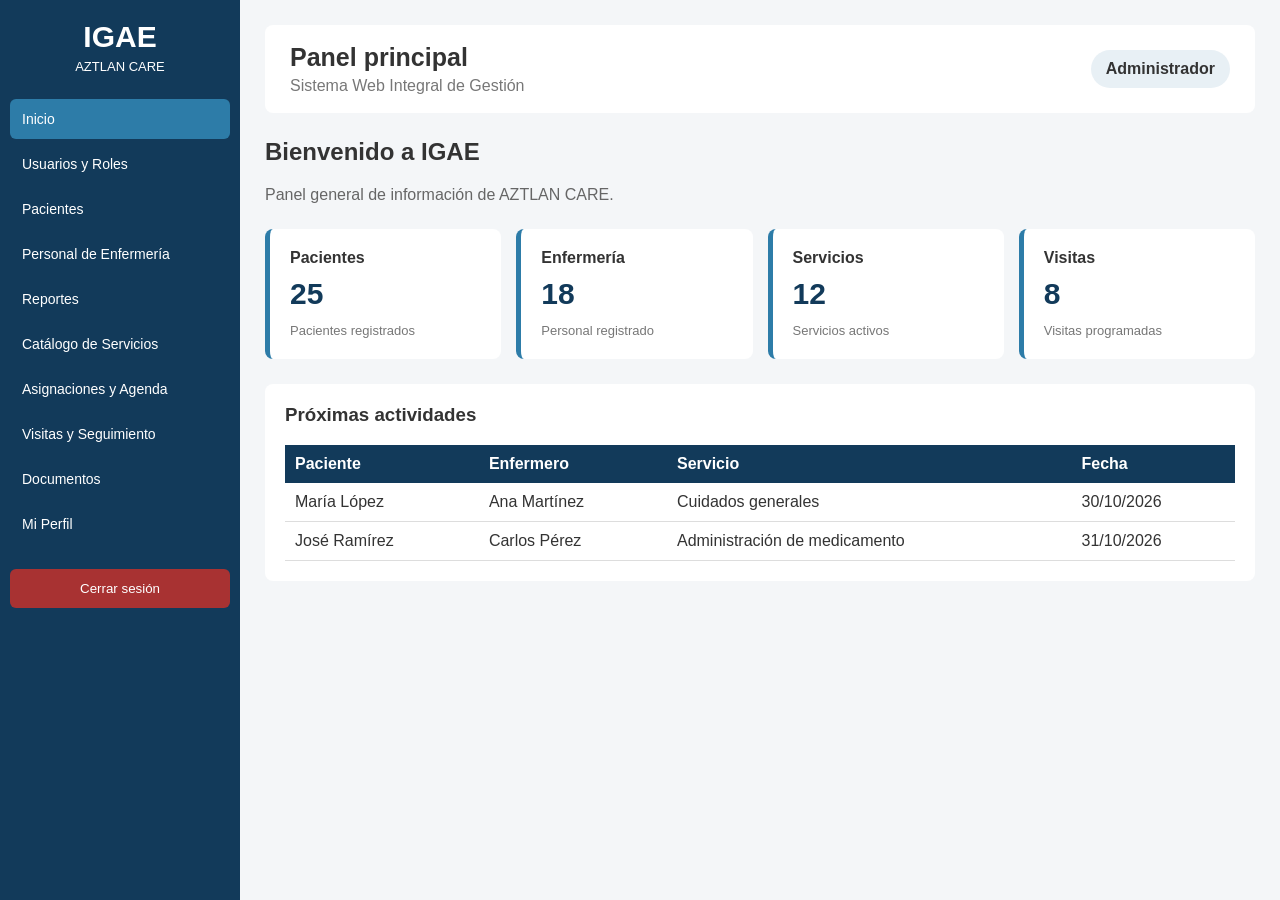
==== index.html @ 4984c8da "luis" ====
<!DOCTYPE html>
<html lang="es">
<head>
    <meta charset="UTF-8">
    <meta name="viewport" content="width=device-width, initial-scale=1.0">

    <title>IGAE - AZTLAN CARE</title>

    <link rel="stylesheet" href="styles.css">
</head>

<body>

<div class="contenedor">

    <!-- MENÚ LATERAL -->
    <aside class="sidebar">

        <div class="logo">
            <h2>IGAE</h2>
            <p>AZTLAN CARE</p>
        </div>

        <button class="menu-btn activo" data-section="inicio">
            Inicio
        </button>

        <button class="menu-btn" data-section="usuarios">
            Usuarios y Roles
        </button>

        <button class="menu-btn" data-section="pacientes">
            Pacientes
        </button>

        <button class="menu-btn" data-section="enfermeria">
            Personal de Enfermería
        </button>

        <button class="menu-btn" data-section="reportes">
            Reportes
        </button>

        <button class="menu-btn" data-section="servicios">
            Catálogo de Servicios
        </button>

        <button class="menu-btn" data-section="asignaciones">
            Asignaciones y Agenda
        </button>

        <button class="menu-btn" data-section="visitas">
            Visitas y Seguimiento
        </button>

        <button class="menu-btn" data-section="documentos">
            Documentos
        </button>

        <button class="menu-btn" data-section="perfil">
            Mi Perfil
        </button>

        <button class="cerrar-sesion" onclick="cerrarSesion()">
            Cerrar sesión
        </button>

    </aside>


    <!-- CONTENIDO PRINCIPAL -->
    <main class="contenido">

        <!-- CABECERA -->
        <header class="encabezado">
            <div>
                <h1 id="tituloPagina">Panel principal</h1>
                <p>Sistema Web Integral de Gestión</p>
            </div>

            <div class="usuario">
                Administrador
            </div>
        </header>


        <!-- ========================= -->
        <!-- INICIO -->
        <!-- ========================= -->

        <section id="inicio" class="seccion activa">

            <h2>Bienvenido a IGAE</h2>

            <p class="descripcion">
                Panel general de información de AZTLAN CARE.
            </p>

            <div class="tarjetas">

                <div class="tarjeta">
                    <h3>Pacientes</h3>
                    <p class="numero">25</p>
                    <span>Pacientes registrados</span>
                </div>

                <div class="tarjeta">
                    <h3>Enfermería</h3>
                    <p class="numero">18</p>
                    <span>Personal registrado</span>
                </div>

                <div class="tarjeta">
                    <h3>Servicios</h3>
                    <p class="numero">12</p>
                    <span>Servicios activos</span>
                </div>

                <div class="tarjeta">
                    <h3>Visitas</h3>
                    <p class="numero">8</p>
                    <span>Visitas programadas</span>
                </div>

            </div>

            <div class="panel">

                <h3>Próximas actividades</h3>

                <table>

                    <thead>
                    <tr>
                        <th>Paciente</th>
                        <th>Enfermero</th>
                        <th>Servicio</th>
                        <th>Fecha</th>
                    </tr>
                    </thead>

                    <tbody>

                    <tr>
                        <td>María López</td>
                        <td>Ana Martínez</td>
                        <td>Cuidados generales</td>
                        <td>30/10/2026</td>
                    </tr>

                    <tr>
                        <td>José Ramírez</td>
                        <td>Carlos Pérez</td>
                        <td>Administración de medicamento</td>
                        <td>31/10/2026</td>
                    </tr>

                    </tbody>

                </table>

            </div>

        </section>


        <!-- ========================= -->
        <!-- USUARIOS -->
        <!-- ========================= -->

        <section id="usuarios" class="seccion">

            <h2>Usuarios y Roles</h2>

            <div class="panel">

                <h3>Registrar usuario</h3>

                <form id="formUsuario">

                    <div class="form-grid">

                        <div>
                            <label>Nombre</label>
                            <input
                                type="text"
                                id="nombreUsuario"
                                required>
                        </div>

                        <div>
                            <label>Correo</label>
                            <input
                                type="email"
                                id="correoUsuario"
                                required>
                        </div>

                        <div>
                            <label>Rol</label>

                            <select id="rolUsuario">

                                <option>Administrador</option>
                                <option>Coordinador de Enfermería</option>
                                <option>Personal de Enfermería</option>
                                <option>Capital Humano</option>

                            </select>

                        </div>

                    </div>

                    <button class="btn-principal">
                        Registrar usuario
                    </button>

                </form>

            </div>


            <div class="panel">

                <h3>Usuarios registrados</h3>

                <table>

                    <thead>

                    <tr>
                        <th>Nombre</th>
                        <th>Correo</th>
                        <th>Rol</th>
                        <th>Estado</th>
                    </tr>

                    </thead>

                    <tbody id="tablaUsuarios">

                    <tr>
                        <td>Administrador General</td>
                        <td>admin@aztlancare.com</td>
                        <td>Administrador</td>
                        <td>Activo</td>
                    </tr>

                    </tbody>

                </table>

            </div>

        </section>


        <!-- ========================= -->
        <!-- PACIENTES -->
        <!-- ========================= -->

        <section id="pacientes" class="seccion">

            <h2>Pacientes</h2>

            <div class="panel">

                <h3>Registrar paciente</h3>

                <form id="formPaciente">

                    <div class="form-grid">

                        <div>
                            <label>Nombre</label>
                            <input
                                type="text"
                                id="nombrePaciente"
                                required>
                        </div>

                        <div>
                            <label>Edad</label>
                            <input
                                type="number"
                                id="edadPaciente"
                                required>
                        </div>

                        <div>
                            <label>Teléfono</label>
                            <input
                                type="text"
                                id="telefonoPaciente">
                        </div>

                        <div>
                            <label>Diagnóstico</label>
                            <input
                                type="text"
                                id="diagnosticoPaciente">
                        </div>

                    </div>

                    <button class="btn-principal">
                        Registrar paciente
                    </button>

                </form>

            </div>


            <div class="panel">

                <h3>Pacientes registrados</h3>

                <table>

                    <thead>

                    <tr>
                        <th>Nombre</th>
                        <th>Edad</th>
                        <th>Teléfono</th>
                        <th>Diagnóstico</th>
                    </tr>

                    </thead>

                    <tbody id="tablaPacientes">

                    <tr>
                        <td>María López</td>
                        <td>72</td>
                        <td>55 1234 5678</td>
                        <td>Diabetes</td>
                    </tr>

                    </tbody>

                </table>

            </div>

        </section>


        <!-- ========================= -->
        <!-- PERSONAL DE ENFERMERÍA -->
        <!-- ========================= -->

        <section id="enfermeria" class="seccion">

            <h2>Personal de Enfermería</h2>

            <div class="panel">

                <h3>Personal registrado</h3>

                <table>

                    <thead>

                    <tr>
                        <th>Nombre</th>
                        <th>Especialidad</th>
                        <th>Disponibilidad</th>
                    </tr>

                    </thead>

                    <tbody>

                    <tr>
                        <td>Ana Martínez</td>
                        <td>Enfermería General</td>
                        <td>
                            <span class="estado disponible">
                                Disponible
                            </span>
                        </td>
                    </tr>

                    <tr>
                        <td>Carlos Pérez</td>
                        <td>Cuidados Intensivos</td>
                        <td>
                            <span class="estado ocupado">
                                No disponible
                            </span>
                        </td>
                    </tr>

                    </tbody>

                </table>

            </div>

        </section>


        <!-- ========================= -->
        <!-- REPORTES -->
        <!-- ========================= -->

        <section id="reportes" class="seccion">

            <h2>Reportes</h2>

            <div class="tarjetas">

                <div class="tarjeta">
                    <h3>Pacientes registrados</h3>
                    <p class="numero">25</p>
                </div>

                <div class="tarjeta">
                    <h3>Personal registrado</h3>
                    <p class="numero">18</p>
                </div>

                <div class="tarjeta">
                    <h3>Servicios realizados</h3>
                    <p class="numero">43</p>
                </div>

                <div class="tarjeta">
                    <h3>Visitas realizadas</h3>
                    <p class="numero">67</p>
                </div>

            </div>

            <div class="panel">

                <h3>Exportar información</h3>

                <button
                    class="btn-principal"
                    onclick="mensaje('Reporte PDF generado')">

                    Exportar PDF

                </button>

                <button
                    class="btn-secundario"
                    onclick="mensaje('Reporte Excel generado')">

                    Exportar Excel

                </button>

            </div>

        </section>


        <!-- ========================= -->
        <!-- SERVICIOS -->
        <!-- ========================= -->

        <section id="servicios" class="seccion">

            <h2>Catálogo de Servicios</h2>

            <div class="panel">

                <h3>Registrar servicio</h3>

                <form id="formServicio">

                    <div class="form-grid">

                        <div>
                            <label>Nombre del servicio</label>

                            <input
                                type="text"
                                id="nombreServicio"
                                required>
                        </div>

                        <div>
                            <label>Descripción</label>

                            <input
                                type="text"
                                id="descripcionServicio">
                        </div>

                    </div>

                    <button class="btn-principal">
                        Registrar servicio
                    </button>

                </form>

            </div>


            <div class="panel">

                <h3>Servicios disponibles</h3>

                <table>

                    <thead>

                    <tr>
                        <th>Servicio</th>
                        <th>Descripción</th>
                    </tr>

                    </thead>

                    <tbody id="tablaServicios">

                    <tr>
                        <td>Cuidados generales</td>
                        <td>Atención general de enfermería</td>
                    </tr>

                    <tr>
                        <td>Administración de medicamento</td>
                        <td>Aplicación y control de medicamentos</td>
                    </tr>

                    </tbody>

                </table>

            </div>

        </section>


        <!-- ========================= -->
        <!-- ASIGNACIONES -->
        <!-- ========================= -->

        <section id="asignaciones" class="seccion">

            <h2>Asignaciones y Agenda</h2>

            <div class="panel">

                <h3>Registrar asignación</h3>

                <div class="form-grid">

                    <div>
                        <label>Paciente</label>

                        <select>
                            <option>María López</option>
                            <option>José Ramírez</option>
                        </select>
                    </div>


                    <div>
                        <label>Enfermero</label>

                        <select>
                            <option>Ana Martínez</option>
                            <option>Carlos Pérez</option>
                        </select>
                    </div>


                    <div>
                        <label>Fecha</label>

                        <input type="date">
                    </div>


                    <div>
                        <label>Hora</label>

                        <input type="time">
                    </div>

                </div>

                <button
                    class="btn-principal"
                    onclick="mensaje('Asignación registrada')">

                    Registrar asignación

                </button>

            </div>


            <div class="panel">

                <h3>Agenda</h3>

                <table>

                    <thead>

                    <tr>
                        <th>Paciente</th>
                        <th>Enfermero</th>
                        <th>Fecha</th>
                        <th>Hora</th>
                    </tr>

                    </thead>

                    <tbody>

                    <tr>
                        <td>María López</td>
                        <td>Ana Martínez</td>
                        <td>30/10/2026</td>
                        <td>10:00</td>
                    </tr>

                    </tbody>

                </table>

            </div>

        </section>


        <!-- ========================= -->
        <!-- VISITAS -->
        <!-- ========================= -->

        <section id="visitas" class="seccion">

            <h2>Visitas y Seguimiento</h2>

            <div class="panel">

                <h3>Registrar visita</h3>

                <div class="form-grid">

                    <div>
                        <label>Paciente</label>
                        <input type="text">
                    </div>

                    <div>
                        <label>Presión arterial</label>
                        <input type="text">
                    </div>

                    <div>
                        <label>Temperatura</label>
                        <input type="text">
                    </div>

                    <div>
                        <label>Medicamentos administrados</label>
                        <input type="text">
                    </div>

                </div>

                <label>Observaciones</label>

                <textarea
                    rows="4"
                    placeholder="Escriba las observaciones de la visita">
                </textarea>

                <button
                    class="btn-principal"
                    onclick="mensaje('Visita registrada correctamente')">

                    Registrar visita

                </button>

            </div>

        </section>


        <!-- ========================= -->
        <!-- DOCUMENTOS -->
        <!-- ========================= -->

        <section id="documentos" class="seccion">

            <h2>Documentos</h2>

            <div class="panel">

                <h3>Subir documento</h3>

                <input type="file">

                <button
                    class="btn-principal"
                    onclick="mensaje('Documento cargado')">

                    Subir documento

                </button>

            </div>


            <div class="panel">

                <h3>Documentos registrados</h3>

                <table>

                    <thead>

                    <tr>
                        <th>Documento</th>
                        <th>Paciente</th>
                        <th>Fecha</th>
                        <th>Acción</th>
                    </tr>

                    </thead>

                    <tbody>

                    <tr>
                        <td>Receta médica.pdf</td>
                        <td>María López</td>
                        <td>28/10/2026</td>
                        <td>
                            <button class="btn-tabla">
                                Descargar
                            </button>
                        </td>
                    </tr>

                    </tbody>

                </table>

            </div>

        </section>


        <!-- ========================= -->
        <!-- PERFIL -->
        <!-- ========================= -->

        <section id="perfil" class="seccion">

            <h2>Mi Perfil</h2>

            <div class="panel perfil">

                <h3>Información del usuario</h3>

                <p>
                    <strong>Nombre:</strong>
                    Administrador General
                </p>

                <p>
                    <strong>Correo:</strong>
                    admin@aztlancare.com
                </p>

                <p>
                    <strong>Rol:</strong>
                    Administrador
                </p>

                <button
                    class="btn-principal"
                    onclick="mensaje('Función de edición de perfil')">

                    Editar perfil

                </button>

                <button
                    class="btn-secundario"
                    onclick="mensaje('Función para cambiar contraseña')">

                    Cambiar contraseña

                </button>

            </div>

        </section>

    </main>

</div>

<script src="script.js"></script>

</body>
</html>
---- styles.css ----
/* ============================= */
/* CONFIGURACIÓN GENERAL */
/* ============================= */

* {
    box-sizing: border-box;
}

body {
    margin: 0;
    font-family: Arial, sans-serif;
    background-color: #f4f6f8;
    color: #333;
}

button,
input,
select,
textarea {
    font-family: Arial, sans-serif;
}


/* ============================= */
/* CONTENEDOR PRINCIPAL */
/* ============================= */

.contenedor {
    display: flex;
    min-height: 100vh;
}


/* ============================= */
/* MENÚ LATERAL */
/* ============================= */

.sidebar {
    width: 240px;
    background-color: #123a5a;
    padding: 20px 10px;
    color: white;
}

.logo {
    text-align: center;
    margin-bottom: 25px;
}

.logo h2 {
    margin: 0;
    font-size: 30px;
}

.logo p {
    margin-top: 5px;
    font-size: 13px;
}


.menu-btn {
    width: 100%;
    padding: 12px;
    margin-bottom: 5px;

    border: none;
    border-radius: 6px;

    background-color: transparent;
    color: white;

    text-align: left;
    cursor: pointer;

    font-size: 14px;
}


.menu-btn:hover {
    background-color: #1d5278;
}


.menu-btn.activo {
    background-color: #2d7ca8;
}


.cerrar-sesion {
    width: 100%;
    padding: 12px;
    margin-top: 20px;

    background-color: #a83232;
    color: white;

    border: none;
    border-radius: 6px;

    cursor: pointer;
}


/* ============================= */
/* CONTENIDO */
/* ============================= */

.contenido {
    flex: 1;
    padding: 25px;
}


/* ============================= */
/* CABECERA */
/* ============================= */

.encabezado {
    background-color: white;

    padding: 18px 25px;

    border-radius: 8px;

    display: flex;
    justify-content: space-between;
    align-items: center;

    margin-bottom: 25px;
}


.encabezado h1 {
    margin: 0;
    font-size: 25px;
}


.encabezado p {
    margin: 5px 0 0;
    color: #777;
}


.usuario {
    background-color: #e8f0f5;

    padding: 10px 15px;

    border-radius: 20px;

    font-weight: bold;
}


/* ============================= */
/* SECCIONES */
/* ============================= */

.seccion {
    display: none;
}


.seccion.activa {
    display: block;
}


.descripcion {
    color: #666;
    margin-bottom: 25px;
}


/* ============================= */
/* TARJETAS */
/* ============================= */

.tarjetas {
    display: grid;

    grid-template-columns:
        repeat(auto-fit, minmax(180px, 1fr));

    gap: 15px;

    margin-bottom: 25px;
}


.tarjeta {
    background-color: white;

    padding: 20px;

    border-radius: 8px;

    border-left: 5px solid #2d7ca8;
}


.tarjeta h3 {
    margin: 0;
    font-size: 16px;
}


.numero {
    font-size: 30px;
    font-weight: bold;

    color: #123a5a;

    margin: 10px 0;
}


.tarjeta span {
    color: #777;
    font-size: 13px;
}


/* ============================= */
/* PANELES */
/* ============================= */

.panel {
    background-color: white;

    padding: 20px;

    border-radius: 8px;

    margin-bottom: 20px;
}


.panel h3 {
    margin-top: 0;
}


/* ============================= */
/* FORMULARIOS */
/* ============================= */

.form-grid {
    display: grid;

    grid-template-columns:
        repeat(auto-fit, minmax(200px, 1fr));

    gap: 15px;

    margin-bottom: 20px;
}


label {
    display: block;

    font-weight: bold;

    margin-bottom: 5px;
}


input,
select,
textarea {
    width: 100%;

    padding: 10px;

    border: 1px solid #ccc;

    border-radius: 5px;

    margin-bottom: 10px;
}


textarea {
    resize: vertical;
}


/* ============================= */
/* BOTONES */
/* ============================= */

.btn-principal {
    background-color: #2d7ca8;

    color: white;

    border: none;

    padding: 10px 18px;

    border-radius: 5px;

    cursor: pointer;

    margin-right: 5px;
}


.btn-principal:hover {
    background-color: #226184;
}


.btn-secundario {
    background-color: #666;

    color: white;

    border: none;

    padding: 10px 18px;

    border-radius: 5px;

    cursor: pointer;
}


.btn-tabla {
    background-color: #2d7ca8;

    color: white;

    border: none;

    padding: 6px 10px;

    border-radius: 4px;

    cursor: pointer;
}


/* ============================= */
/* TABLAS */
/* ============================= */

table {
    width: 100%;

    border-collapse: collapse;

    margin-top: 15px;
}


th {
    background-color: #123a5a;

    color: white;

    padding: 10px;

    text-align: left;
}


td {
    padding: 10px;

    border-bottom: 1px solid #ddd;
}


tr:hover {
    background-color: #f5f5f5;
}


/* ============================= */
/* ESTADOS */
/* ============================= */

.estado {
    padding: 5px 10px;

    border-radius: 15px;

    font-size: 12px;
}


.disponible {
    background-color: #d9f2df;
    color: #1d7030;
}


.ocupado {
    background-color: #f6dada;
    color: #9d2828;
}


/* ============================= */
/* PERFIL */
/* ============================= */

.perfil p {
    padding: 8px 0;
}


/* ============================= */
/* TABLET Y CELULAR */
/* ============================= */

@media (max-width: 800px) {

    .contenedor {
        display: block;
    }

    .sidebar {
        width: 100%;
    }

    .menu-btn {
        text-align: center;
    }

    .contenido {
        padding: 15px;
    }

    .encabezado {
        display: block;
    }

    .usuario {
        margin-top: 15px;
        display: inline-block;
    }

}
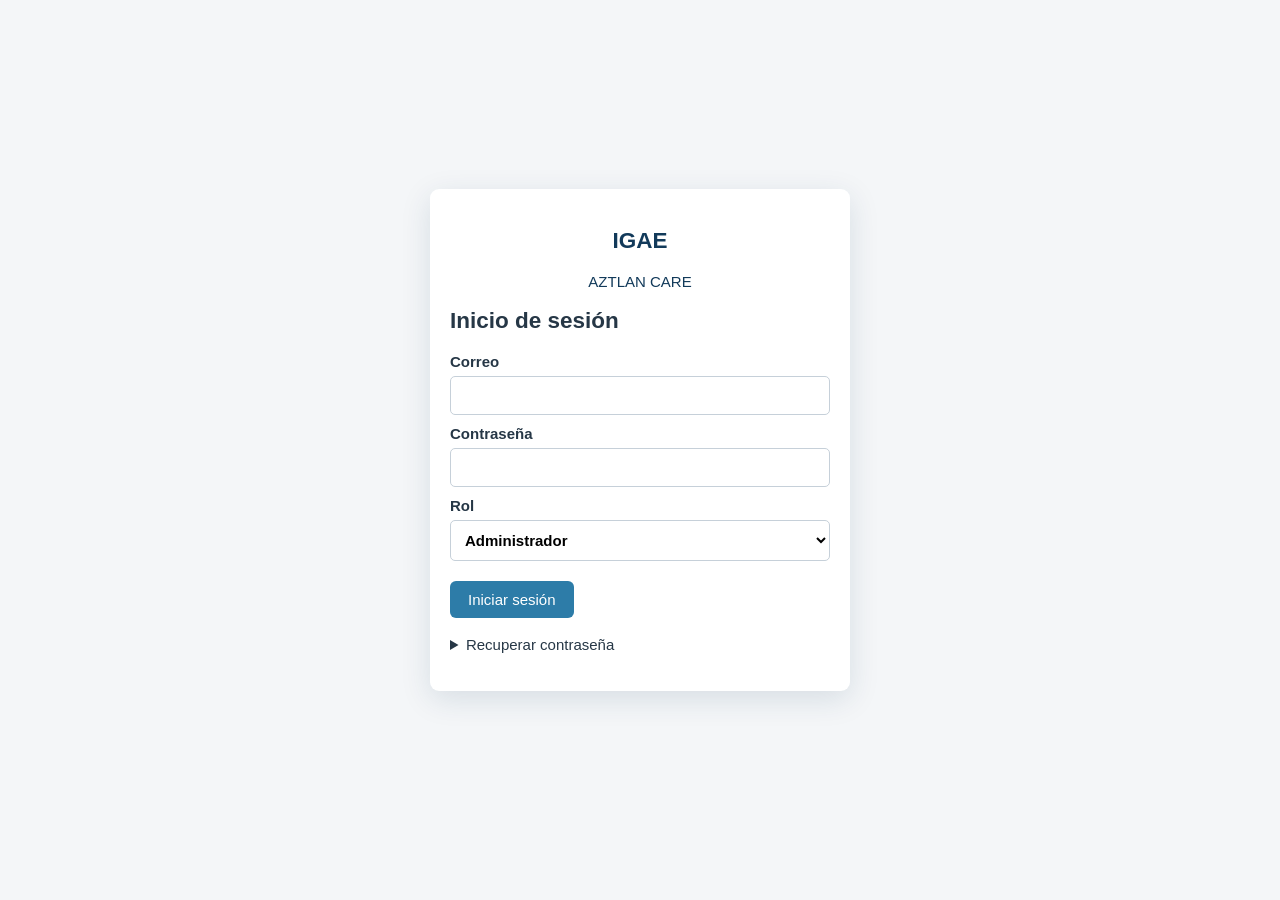
==== commit 219795d1: "luis" ====
--- a/index.html
+++ b/index.html
@@ -1,812 +1,432 @@
 <!DOCTYPE html>
 <html lang="es">
 <head>
-    <meta charset="UTF-8">
-    <meta name="viewport" content="width=device-width, initial-scale=1.0">
+<meta charset="UTF-8">
+<meta name="viewport" content="width=device-width, initial-scale=1">
+<title>IGAE — AZTLAN CARE</title>
+<link rel="stylesheet" href="styles.css">
+</head>
+<body>
+<!-- Pantalla para entrar al sistema y recuperar la contraseña -->
+<section id="acceso" class="acceso"><div class="panel login"><h1>IGAE</h1><p>AZTLAN CARE</p><h2>Inicio de sesión</h2><form id="login"><label>Correo<input type="email" required></label><label>Contraseña<input type="password" required></label><label>Rol<select id="rol"><option>Administrador</option><option>Coordinador de Enfermería</option><option>Personal de Enfermería</option><option>Capital Humano</option></select></label><button class="btn">Iniciar sesión</button></form><details><summary>Recuperar contraseña</summary><form data-modo="demo"><label>Correo<input type="email" required></label><button class="btn">Enviar solicitud</button></form></details></div></section>
+<div id="sistema" class="contenedor" hidden>
+<!-- Menú para entrar a cada módulo -->
+<aside class="sidebar"><div class="logo"><h1>IGAE</h1><p>AZTLAN CARE</p></div>
+<button class="menu-btn activo" data-section="inicio">Inicio</button>
+<button class="menu-btn" data-section="usuarios">Usuarios y Roles</button>
+<button class="menu-btn" data-section="pacientes">Pacientes</button>
+<button class="menu-btn" data-section="enfermeria">Personal de Enfermería</button>
+<button class="menu-btn" data-section="reportes">Reportes</button>
+<button class="menu-btn" data-section="servicios">Catálogo de Servicios</button>
+<button class="menu-btn" data-section="asignaciones">Asignaciones y Agenda</button>
+<button class="menu-btn" data-section="visitas">Visitas y Seguimiento</button>
+<button class="menu-btn" data-section="documentos">Documentos</button>
+<button class="menu-btn" data-section="perfil">Mi Perfil</button>
+<button id="salir" class="cerrar">Cerrar sesión</button></aside>
+<main class="contenido"><header><div><h1 id="titulo">Panel principal</h1><p>Sistema Web Integral de Gestión</p></div><strong id="usuario">Administrador</strong></header>
+<!-- Panel con los indicadores y la agenda -->
+<section id="inicio" class="seccion"><h2>Bienvenido a IGAE</h2><p>Panel general de información de AZTLAN CARE</p><div class="tarjetas">
+<div class="tarjeta"><h3>Pacientes activos</h3><strong>0</strong></div>
+<div class="tarjeta"><h3>Personal disponible</h3><strong>0</strong></div>
+<div class="tarjeta"><h3>Servicios programados</h3><strong>0</strong></div>
+<div class="tarjeta"><h3>Visitas</h3><strong>0</strong></div>
+</div><div class="form-grid"><article class="panel"><h3>Alertas importantes</h3><p>No hay alertas pendientes.</p></article><article class="panel"><h3>Notificaciones</h3><p>No hay notificaciones nuevas.</p></article></div><article class="panel"><h3>Agenda del día</h3><div class="tabla"><table><thead><tr><th>Paciente</th><th>Enfermero</th><th>Servicio</th><th>Fecha</th><th>Hora inicio</th><th>Hora fin</th><th>Estado</th></tr></thead>
+<tbody data-lista="asignaciones"></tbody></table></div></article></section>
+<!-- Registro y consulta de usuarios y permisos -->
+<section id="usuarios" class="seccion" hidden><h2>Usuarios y Roles</h2><nav class="submenus">
+<button data-tab="usuarios-0" class="activo">Consultar usuarios</button>
+<button data-tab="usuarios-1" class="">Registrar usuario</button>
+<button data-tab="usuarios-2" class="">Ver información del usuario</button>
+<button data-tab="usuarios-3" class="">Editar usuario</button>
+<button data-tab="usuarios-4" class="">Gestionar roles y permisos</button>
+<button data-tab="usuarios-5" class="">Desactivar usuario</button>
+</nav>
+<article id="usuarios-0" class="panel vista" ><h3>Consultar usuarios</h3>
+<div class="tabla"><table><thead><tr><th>Nombre</th><th>Correo</th><th>Rol</th><th>Estado</th></tr></thead>
+<tbody data-lista="usuarios"></tbody></table></div>
+</article>
+<article id="usuarios-1" class="panel vista" hidden><h3>Registrar usuario</h3>
+<form data-modo="alta" data-tabla="usuarios"><div class="form-grid">
+<label>Nombre<input type="text" required></label>
+<label>Correo<input type="email" required></label>
+<label>Rol<select required><option>Administrador</option><option>Coordinador de Enfermería</option><option>Personal de Enfermería</option><option>Capital Humano</option></select></label>
+<label>Estado<select required><option>Activo</option><option>Inactivo</option></select></label>
+</div><button class="btn">Guardar</button></form>
+</article>
+<article id="usuarios-2" class="panel vista" hidden><h3>Ver información del usuario</h3>
+<div class="tabla"><table><thead><tr><th>Nombre</th><th>Correo</th><th>Rol</th><th>Estado</th></tr></thead>
+<tbody data-lista="usuarios"></tbody></table></div>
+</article>
+<article id="usuarios-3" class="panel vista" hidden><h3>Editar usuario</h3>
+<div class="tabla"><table><thead><tr><th>Nombre</th><th>Correo</th><th>Rol</th><th>Estado</th></tr></thead>
+<tbody data-lista="usuarios"></tbody></table></div><label>Registro<select class="registros" data-origen="usuarios"></select></label><form data-modo="editar" data-tabla="usuarios"><div class="form-grid">
+<label>Nombre<input type="text" required></label>
+<label>Correo<input type="email" required></label>
+<label>Rol<select required><option>Administrador</option><option>Coordinador de Enfermería</option><option>Personal de Enfermería</option><option>Capital Humano</option></select></label>
+<label>Estado<select required><option>Activo</option><option>Inactivo</option></select></label>
+</div><button class="btn">Guardar</button></form>
+</article>
+<article id="usuarios-4" class="panel vista" hidden><h3>Gestionar roles y permisos</h3>
+<form data-modo="demo" data-tabla=""><div class="form-grid">
+<label>Usuario<input type="text" required></label>
+<label>Rol<select required><option>Administrador</option><option>Coordinador de Enfermería</option><option>Personal de Enfermería</option><option>Capital Humano</option></select></label>
+<label>Permisos<input type="text" required></label>
+</div><button class="btn">Guardar</button></form>
+</article>
+<article id="usuarios-5" class="panel vista" hidden><h3>Desactivar usuario</h3>
+<div class="tabla"><table><thead><tr><th>Nombre</th><th>Correo</th><th>Rol</th><th>Estado</th></tr></thead>
+<tbody data-lista="usuarios"></tbody></table></div><label>Registro<select class="registros" data-origen="usuarios"></select></label><button class="btn" data-baja="usuarios">Desactivar</button>
+</article>
+</section>
+<!-- Datos de pacientes y expediente clínico -->
+<section id="pacientes" class="seccion" hidden><h2>Pacientes</h2><nav class="submenus">
+<button data-tab="pacientes-0" class="activo">Consultar pacientes</button>
+<button data-tab="pacientes-1" class="">Registrar paciente</button>
+<button data-tab="pacientes-2" class="">Ver paciente</button>
+<button data-tab="pacientes-3" class="">Editar paciente</button>
+<button data-tab="pacientes-4" class="">Expediente clínico</button>
+<button data-tab="pacientes-5" class="">Historial clínico</button>
+<button data-tab="pacientes-6" class="">Diagnóstico</button>
+<button data-tab="pacientes-7" class="">Notas de enfermería</button>
+<button data-tab="pacientes-8" class="">Documentos adjuntos</button>
+</nav>
+<article id="pacientes-0" class="panel vista" ><h3>Consultar pacientes</h3>
+<div class="tabla"><table><thead><tr><th>Nombre</th><th>Teléfono</th><th>Dirección</th><th>Estado</th></tr></thead>
+<tbody data-lista="pacientes"></tbody></table></div>
+</article>
+<article id="pacientes-1" class="panel vista" hidden><h3>Registrar paciente</h3>
+<form data-modo="alta" data-tabla="pacientes"><div class="form-grid">
+<label>Nombre<input type="text" required></label>
+<label>Teléfono<input type="text" required></label>
+<label>Dirección<input type="text" required></label>
+<label>Estado<select required><option>Activo</option><option>Inactivo</option></select></label>
+</div><button class="btn">Guardar</button></form>
+</article>
+<article id="pacientes-2" class="panel vista" hidden><h3>Ver paciente</h3>
+<div class="tabla"><table><thead><tr><th>Nombre</th><th>Teléfono</th><th>Dirección</th><th>Estado</th></tr></thead>
+<tbody data-lista="pacientes"></tbody></table></div>
+</article>
+<article id="pacientes-3" class="panel vista" hidden><h3>Editar paciente</h3>
+<div class="tabla"><table><thead><tr><th>Nombre</th><th>Teléfono</th><th>Dirección</th><th>Estado</th></tr></thead>
+<tbody data-lista="pacientes"></tbody></table></div><label>Registro<select class="registros" data-origen="pacientes"></select></label><form data-modo="editar" data-tabla="pacientes"><div class="form-grid">
+<label>Nombre<input type="text" required></label>
+<label>Teléfono<input type="text" required></label>
+<label>Dirección<input type="text" required></label>
+<label>Estado<select required><option>Activo</option><option>Inactivo</option></select></label>
+</div><button class="btn">Guardar</button></form>
+</article>
+<article id="pacientes-4" class="panel vista" hidden><h3>Expediente clínico</h3>
+<form data-modo="demo" data-tabla=""><div class="form-grid">
+<label>Paciente<select class="referencia" data-origen="pacientes" required><option value="">Seleccionar</option></select></label>
+<label>Resumen clínico<input type="text" required></label>
+</div><button class="btn">Guardar</button></form>
+</article>
+<article id="pacientes-5" class="panel vista" hidden><h3>Historial clínico</h3>
+<form data-modo="demo" data-tabla=""><div class="form-grid">
+<label>Paciente<select class="referencia" data-origen="pacientes" required><option value="">Seleccionar</option></select></label>
+<label>Historial<input type="text" required></label>
+</div><button class="btn">Guardar</button></form>
+</article>
+<article id="pacientes-6" class="panel vista" hidden><h3>Diagnóstico</h3>
+<form data-modo="demo" data-tabla=""><div class="form-grid">
+<label>Paciente<select class="referencia" data-origen="pacientes" required><option value="">Seleccionar</option></select></label>
+<label>Diagnóstico<input type="text" required></label>
+</div><button class="btn">Guardar</button></form>
+</article>
+<article id="pacientes-7" class="panel vista" hidden><h3>Notas de enfermería</h3>
+<form data-modo="demo" data-tabla=""><div class="form-grid">
+<label>Paciente<select class="referencia" data-origen="pacientes" required><option value="">Seleccionar</option></select></label>
+<label>Notas<input type="text" required></label>
+</div><button class="btn">Guardar</button></form>
+</article>
+<article id="pacientes-8" class="panel vista" hidden><h3>Documentos adjuntos</h3>
+<form data-modo="demo" data-tabla=""><div class="form-grid">
+<label>Paciente<select class="referencia" data-origen="pacientes" required><option value="">Seleccionar</option></select></label>
+<label>Archivo<input type="file" required></label>
+</div><button class="btn">Guardar</button></form>
+</article>
+</section>
+<!-- Personal, especialidades y horarios -->
+<section id="enfermeria" class="seccion" hidden><h2>Personal de Enfermería</h2><nav class="submenus">
+<button data-tab="enfermeria-0" class="activo">Consultar personal de enfermería</button>
+<button data-tab="enfermeria-1" class="">Registrar personal de enfermería</button>
+<button data-tab="enfermeria-2" class="">Editar información</button>
+<button data-tab="enfermeria-3" class="">Especialidad</button>
+<button data-tab="enfermeria-4" class="">Disponibilidad</button>
+<button data-tab="enfermeria-5" class="">Revisar disponibilidad</button>
+<button data-tab="enfermeria-6" class="">Actualizar</button>
+<button data-tab="enfermeria-7" class="">Bloquear fechas</button>
+</nav>
+<article id="enfermeria-0" class="panel vista" ><h3>Consultar personal de enfermería</h3>
+<div class="tabla"><table><thead><tr><th>Nombre</th><th>Especialidad</th><th>Disponibilidad</th></tr></thead>
+<tbody data-lista="enfermeria"></tbody></table></div>
+</article>
+<article id="enfermeria-1" class="panel vista" hidden><h3>Registrar personal de enfermería</h3>
+<form data-modo="alta" data-tabla="enfermeria"><div class="form-grid">
+<label>Nombre<input type="text" required></label>
+<label>Especialidad<input type="text" required></label>
+<label>Disponibilidad<select required><option>Disponible</option><option>No disponible</option></select></label>
+</div><button class="btn">Guardar</button></form>
+</article>
+<article id="enfermeria-2" class="panel vista" hidden><h3>Editar información</h3>
+<div class="tabla"><table><thead><tr><th>Nombre</th><th>Especialidad</th><th>Disponibilidad</th></tr></thead>
+<tbody data-lista="enfermeria"></tbody></table></div><label>Registro<select class="registros" data-origen="enfermeria"></select></label><form data-modo="editar" data-tabla="enfermeria"><div class="form-grid">
+<label>Nombre<input type="text" required></label>
+<label>Especialidad<input type="text" required></label>
+<label>Disponibilidad<select required><option>Disponible</option><option>No disponible</option></select></label>
+</div><button class="btn">Guardar</button></form>
+</article>
+<article id="enfermeria-3" class="panel vista" hidden><h3>Especialidad</h3>
+<form data-modo="demo" data-tabla=""><div class="form-grid">
+<label>Enfermero<select class="referencia" data-origen="enfermeria" required><option value="">Seleccionar</option></select></label>
+<label>Especialidad<input type="text" required></label>
+</div><button class="btn">Guardar</button></form>
+</article>
+<article id="enfermeria-4" class="panel vista" hidden><h3>Disponibilidad</h3>
+<form data-modo="demo" data-tabla=""><div class="form-grid">
+<label>Enfermero<select class="referencia" data-origen="enfermeria" required><option value="">Seleccionar</option></select></label>
+<label>Fecha<input type="date" required></label>
+<label>Hora inicio<input type="time" required></label>
+<label>Hora fin<input type="time" required></label>
+</div><button class="btn">Guardar</button></form>
+</article>
+<article id="enfermeria-5" class="panel vista" hidden><h3>Revisar disponibilidad</h3>
+<div class="tabla"><table><thead><tr><th>Nombre</th><th>Especialidad</th><th>Disponibilidad</th></tr></thead>
+<tbody data-lista="enfermeria"></tbody></table></div>
+</article>
+<article id="enfermeria-6" class="panel vista" hidden><h3>Actualizar</h3>
+<form data-modo="demo" data-tabla=""><div class="form-grid">
+<label>Enfermero<select class="referencia" data-origen="enfermeria" required><option value="">Seleccionar</option></select></label>
+<label>Fecha<input type="date" required></label>
+<label>Hora inicio<input type="time" required></label>
+<label>Hora fin<input type="time" required></label>
+</div><button class="btn">Guardar</button></form>
+</article>
+<article id="enfermeria-7" class="panel vista" hidden><h3>Bloquear fechas</h3>
+<form data-modo="demo" data-tabla=""><div class="form-grid">
+<label>Enfermero<select class="referencia" data-origen="enfermeria" required><option value="">Seleccionar</option></select></label>
+<label>Fecha<input type="date" required></label>
+<label>Motivo<input type="text" required></label>
+</div><button class="btn">Guardar</button></form>
+</article>
+</section>
+<!-- Consulta y exportación de reportes -->
+<section id="reportes" class="seccion" hidden><h2>Reportes</h2><nav class="submenus">
+<button data-tab="reportes-0" class="activo">Pacientes registrados</button>
+<button data-tab="reportes-1" class="">Personal registrado</button>
+<button data-tab="reportes-2" class="">Servicios realizados</button>
+<button data-tab="reportes-3" class="">Visitas realizadas</button>
+<button data-tab="reportes-4" class="">Asignaciones por enfermero</button>
+<button data-tab="reportes-5" class="">Exportar PDF</button>
+<button data-tab="reportes-6" class="">Exportar Excel</button>
+</nav>
+<article id="reportes-0" class="panel vista" ><h3>Pacientes registrados</h3>
+<div class="tabla"><table><thead><tr><th>Nombre</th><th>Teléfono</th><th>Dirección</th><th>Estado</th></tr></thead>
+<tbody data-lista="pacientes"></tbody></table></div>
+</article>
+<article id="reportes-1" class="panel vista" hidden><h3>Personal registrado</h3>
+<div class="tabla"><table><thead><tr><th>Nombre</th><th>Especialidad</th><th>Disponibilidad</th></tr></thead>
+<tbody data-lista="enfermeria"></tbody></table></div>
+</article>
+<article id="reportes-2" class="panel vista" hidden><h3>Servicios realizados</h3>
+<div class="tabla"><table><thead><tr><th>Paciente</th><th>Enfermero</th><th>Servicio</th><th>Fecha</th><th>Hora inicio</th><th>Hora fin</th><th>Estado</th></tr></thead>
+<tbody data-lista="asignaciones"></tbody></table></div>
 
-    <title>IGAE - AZTLAN CARE</title>
+</article>
+<article id="reportes-3" class="panel vista" hidden><h3>Visitas realizadas</h3>
+<div class="tabla"><table><thead><tr><th>Paciente</th><th>Fecha</th><th>Estado</th><th>Observaciones</th></tr></thead>
+<tbody data-lista="visitas"></tbody></table></div>
 
-    <link rel="stylesheet" href="styles.css">
-</head>
+</article>
+<article id="reportes-4" class="panel vista" hidden><h3>Asignaciones por enfermero</h3>
+<div class="tabla"><table><thead><tr><th>Paciente</th><th>Enfermero</th><th>Servicio</th><th>Fecha</th><th>Hora inicio</th><th>Hora fin</th><th>Estado</th></tr></thead>
+<tbody data-lista="asignaciones"></tbody></table></div>
 
-<body>
-
-<div class="contenedor">
-
-    <!-- MENÚ LATERAL -->
-    <aside class="sidebar">
-
-        <div class="logo">
-            <h2>IGAE</h2>
-            <p>AZTLAN CARE</p>
-        </div>
-
-        <button class="menu-btn activo" data-section="inicio">
-            Inicio
-        </button>
-
-        <button class="menu-btn" data-section="usuarios">
-            Usuarios y Roles
-        </button>
-
-        <button class="menu-btn" data-section="pacientes">
-            Pacientes
-        </button>
-
-        <button class="menu-btn" data-section="enfermeria">
-            Personal de Enfermería
-        </button>
-
-        <button class="menu-btn" data-section="reportes">
-            Reportes
-        </button>
-
-        <button class="menu-btn" data-section="servicios">
-            Catálogo de Servicios
-        </button>
-
-        <button class="menu-btn" data-section="asignaciones">
-            Asignaciones y Agenda
-        </button>
-
-        <button class="menu-btn" data-section="visitas">
-            Visitas y Seguimiento
-        </button>
-
-        <button class="menu-btn" data-section="documentos">
-            Documentos
-        </button>
-
-        <button class="menu-btn" data-section="perfil">
-            Mi Perfil
-        </button>
-
-        <button class="cerrar-sesion" onclick="cerrarSesion()">
-            Cerrar sesión
-        </button>
-
-    </aside>
-
-
-    <!-- CONTENIDO PRINCIPAL -->
-    <main class="contenido">
-
-        <!-- CABECERA -->
-        <header class="encabezado">
-            <div>
-                <h1 id="tituloPagina">Panel principal</h1>
-                <p>Sistema Web Integral de Gestión</p>
-            </div>
-
-            <div class="usuario">
-                Administrador
-            </div>
-        </header>
-
-
-        <!-- ========================= -->
-        <!-- INICIO -->
-        <!-- ========================= -->
-
-        <section id="inicio" class="seccion activa">
-
-            <h2>Bienvenido a IGAE</h2>
-
-            <p class="descripcion">
-                Panel general de información de AZTLAN CARE.
-            </p>
-
-            <div class="tarjetas">
-
-                <div class="tarjeta">
-                    <h3>Pacientes</h3>
-                    <p class="numero">25</p>
-                    <span>Pacientes registrados</span>
-                </div>
-
-                <div class="tarjeta">
-                    <h3>Enfermería</h3>
-                    <p class="numero">18</p>
-                    <span>Personal registrado</span>
-                </div>
-
-                <div class="tarjeta">
-                    <h3>Servicios</h3>
-                    <p class="numero">12</p>
-                    <span>Servicios activos</span>
-                </div>
-
-                <div class="tarjeta">
-                    <h3>Visitas</h3>
-                    <p class="numero">8</p>
-                    <span>Visitas programadas</span>
-                </div>
-
-            </div>
-
-            <div class="panel">
-
-                <h3>Próximas actividades</h3>
-
-                <table>
-
-                    <thead>
-                    <tr>
-                        <th>Paciente</th>
-                        <th>Enfermero</th>
-                        <th>Servicio</th>
-                        <th>Fecha</th>
-                    </tr>
-                    </thead>
-
-                    <tbody>
-
-                    <tr>
-                        <td>María López</td>
-                        <td>Ana Martínez</td>
-                        <td>Cuidados generales</td>
-                        <td>30/10/2026</td>
-                    </tr>
-
-                    <tr>
-                        <td>José Ramírez</td>
-                        <td>Carlos Pérez</td>
-                        <td>Administración de medicamento</td>
-                        <td>31/10/2026</td>
-                    </tr>
-
-                    </tbody>
-
-                </table>
-
-            </div>
-
-        </section>
-
-
-        <!-- ========================= -->
-        <!-- USUARIOS -->
-        <!-- ========================= -->
-
-        <section id="usuarios" class="seccion">
-
-            <h2>Usuarios y Roles</h2>
-
-            <div class="panel">
-
-                <h3>Registrar usuario</h3>
-
-                <form id="formUsuario">
-
-                    <div class="form-grid">
-
-                        <div>
-                            <label>Nombre</label>
-                            <input
-                                type="text"
-                                id="nombreUsuario"
-                                required>
-                        </div>
-
-                        <div>
-                            <label>Correo</label>
-                            <input
-                                type="email"
-                                id="correoUsuario"
-                                required>
-                        </div>
-
-                        <div>
-                            <label>Rol</label>
-
-                            <select id="rolUsuario">
-
-                                <option>Administrador</option>
-                                <option>Coordinador de Enfermería</option>
-                                <option>Personal de Enfermería</option>
-                                <option>Capital Humano</option>
-
-                            </select>
-
-                        </div>
-
-                    </div>
-
-                    <button class="btn-principal">
-                        Registrar usuario
-                    </button>
-
-                </form>
-
-            </div>
-
-
-            <div class="panel">
-
-                <h3>Usuarios registrados</h3>
-
-                <table>
-
-                    <thead>
-
-                    <tr>
-                        <th>Nombre</th>
-                        <th>Correo</th>
-                        <th>Rol</th>
-                        <th>Estado</th>
-                    </tr>
-
-                    </thead>
-
-                    <tbody id="tablaUsuarios">
-
-                    <tr>
-                        <td>Administrador General</td>
-                        <td>admin@aztlancare.com</td>
-                        <td>Administrador</td>
-                        <td>Activo</td>
-                    </tr>
-
-                    </tbody>
-
-                </table>
-
-            </div>
-
-        </section>
-
-
-        <!-- ========================= -->
-        <!-- PACIENTES -->
-        <!-- ========================= -->
-
-        <section id="pacientes" class="seccion">
-
-            <h2>Pacientes</h2>
-
-            <div class="panel">
-
-                <h3>Registrar paciente</h3>
-
-                <form id="formPaciente">
-
-                    <div class="form-grid">
-
-                        <div>
-                            <label>Nombre</label>
-                            <input
-                                type="text"
-                                id="nombrePaciente"
-                                required>
-                        </div>
-
-                        <div>
-                            <label>Edad</label>
-                            <input
-                                type="number"
-                                id="edadPaciente"
-                                required>
-                        </div>
-
-                        <div>
-                            <label>Teléfono</label>
-                            <input
-                                type="text"
-                                id="telefonoPaciente">
-                        </div>
-
-                        <div>
-                            <label>Diagnóstico</label>
-                            <input
-                                type="text"
-                                id="diagnosticoPaciente">
-                        </div>
-
-                    </div>
-
-                    <button class="btn-principal">
-                        Registrar paciente
-                    </button>
-
-                </form>
-
-            </div>
-
-
-            <div class="panel">
-
-                <h3>Pacientes registrados</h3>
-
-                <table>
-
-                    <thead>
-
-                    <tr>
-                        <th>Nombre</th>
-                        <th>Edad</th>
-                        <th>Teléfono</th>
-                        <th>Diagnóstico</th>
-                    </tr>
-
-                    </thead>
-
-                    <tbody id="tablaPacientes">
-
-                    <tr>
-                        <td>María López</td>
-                        <td>72</td>
-                        <td>55 1234 5678</td>
-                        <td>Diabetes</td>
-                    </tr>
-
-                    </tbody>
-
-                </table>
-
-            </div>
-
-        </section>
-
-
-        <!-- ========================= -->
-        <!-- PERSONAL DE ENFERMERÍA -->
-        <!-- ========================= -->
-
-        <section id="enfermeria" class="seccion">
-
-            <h2>Personal de Enfermería</h2>
-
-            <div class="panel">
-
-                <h3>Personal registrado</h3>
-
-                <table>
-
-                    <thead>
-
-                    <tr>
-                        <th>Nombre</th>
-                        <th>Especialidad</th>
-                        <th>Disponibilidad</th>
-                    </tr>
-
-                    </thead>
-
-                    <tbody>
-
-                    <tr>
-                        <td>Ana Martínez</td>
-                        <td>Enfermería General</td>
-                        <td>
-                            <span class="estado disponible">
-                                Disponible
-                            </span>
-                        </td>
-                    </tr>
-
-                    <tr>
-                        <td>Carlos Pérez</td>
-                        <td>Cuidados Intensivos</td>
-                        <td>
-                            <span class="estado ocupado">
-                                No disponible
-                            </span>
-                        </td>
-                    </tr>
-
-                    </tbody>
-
-                </table>
-
-            </div>
-
-        </section>
-
-
-        <!-- ========================= -->
-        <!-- REPORTES -->
-        <!-- ========================= -->
-
-        <section id="reportes" class="seccion">
-
-            <h2>Reportes</h2>
-
-            <div class="tarjetas">
-
-                <div class="tarjeta">
-                    <h3>Pacientes registrados</h3>
-                    <p class="numero">25</p>
-                </div>
-
-                <div class="tarjeta">
-                    <h3>Personal registrado</h3>
-                    <p class="numero">18</p>
-                </div>
-
-                <div class="tarjeta">
-                    <h3>Servicios realizados</h3>
-                    <p class="numero">43</p>
-                </div>
-
-                <div class="tarjeta">
-                    <h3>Visitas realizadas</h3>
-                    <p class="numero">67</p>
-                </div>
-
-            </div>
-
-            <div class="panel">
-
-                <h3>Exportar información</h3>
-
-                <button
-                    class="btn-principal"
-                    onclick="mensaje('Reporte PDF generado')">
-
-                    Exportar PDF
-
-                </button>
-
-                <button
-                    class="btn-secundario"
-                    onclick="mensaje('Reporte Excel generado')">
-
-                    Exportar Excel
-
-                </button>
-
-            </div>
-
-        </section>
-
-
-        <!-- ========================= -->
-        <!-- SERVICIOS -->
-        <!-- ========================= -->
-
-        <section id="servicios" class="seccion">
-
-            <h2>Catálogo de Servicios</h2>
-
-            <div class="panel">
-
-                <h3>Registrar servicio</h3>
-
-                <form id="formServicio">
-
-                    <div class="form-grid">
-
-                        <div>
-                            <label>Nombre del servicio</label>
-
-                            <input
-                                type="text"
-                                id="nombreServicio"
-                                required>
-                        </div>
-
-                        <div>
-                            <label>Descripción</label>
-
-                            <input
-                                type="text"
-                                id="descripcionServicio">
-                        </div>
-
-                    </div>
-
-                    <button class="btn-principal">
-                        Registrar servicio
-                    </button>
-
-                </form>
-
-            </div>
-
-
-            <div class="panel">
-
-                <h3>Servicios disponibles</h3>
-
-                <table>
-
-                    <thead>
-
-                    <tr>
-                        <th>Servicio</th>
-                        <th>Descripción</th>
-                    </tr>
-
-                    </thead>
-
-                    <tbody id="tablaServicios">
-
-                    <tr>
-                        <td>Cuidados generales</td>
-                        <td>Atención general de enfermería</td>
-                    </tr>
-
-                    <tr>
-                        <td>Administración de medicamento</td>
-                        <td>Aplicación y control de medicamentos</td>
-                    </tr>
-
-                    </tbody>
-
-                </table>
-
-            </div>
-
-        </section>
-
-
-        <!-- ========================= -->
-        <!-- ASIGNACIONES -->
-        <!-- ========================= -->
-
-        <section id="asignaciones" class="seccion">
-
-            <h2>Asignaciones y Agenda</h2>
-
-            <div class="panel">
-
-                <h3>Registrar asignación</h3>
-
-                <div class="form-grid">
-
-                    <div>
-                        <label>Paciente</label>
-
-                        <select>
-                            <option>María López</option>
-                            <option>José Ramírez</option>
-                        </select>
-                    </div>
-
-
-                    <div>
-                        <label>Enfermero</label>
-
-                        <select>
-                            <option>Ana Martínez</option>
-                            <option>Carlos Pérez</option>
-                        </select>
-                    </div>
-
-
-                    <div>
-                        <label>Fecha</label>
-
-                        <input type="date">
-                    </div>
-
-
-                    <div>
-                        <label>Hora</label>
-
-                        <input type="time">
-                    </div>
-
-                </div>
-
-                <button
-                    class="btn-principal"
-                    onclick="mensaje('Asignación registrada')">
-
-                    Registrar asignación
-
-                </button>
-
-            </div>
-
-
-            <div class="panel">
-
-                <h3>Agenda</h3>
-
-                <table>
-
-                    <thead>
-
-                    <tr>
-                        <th>Paciente</th>
-                        <th>Enfermero</th>
-                        <th>Fecha</th>
-                        <th>Hora</th>
-                    </tr>
-
-                    </thead>
-
-                    <tbody>
-
-                    <tr>
-                        <td>María López</td>
-                        <td>Ana Martínez</td>
-                        <td>30/10/2026</td>
-                        <td>10:00</td>
-                    </tr>
-
-                    </tbody>
-
-                </table>
-
-            </div>
-
-        </section>
-
-
-        <!-- ========================= -->
-        <!-- VISITAS -->
-        <!-- ========================= -->
-
-        <section id="visitas" class="seccion">
-
-            <h2>Visitas y Seguimiento</h2>
-
-            <div class="panel">
-
-                <h3>Registrar visita</h3>
-
-                <div class="form-grid">
-
-                    <div>
-                        <label>Paciente</label>
-                        <input type="text">
-                    </div>
-
-                    <div>
-                        <label>Presión arterial</label>
-                        <input type="text">
-                    </div>
-
-                    <div>
-                        <label>Temperatura</label>
-                        <input type="text">
-                    </div>
-
-                    <div>
-                        <label>Medicamentos administrados</label>
-                        <input type="text">
-                    </div>
-
-                </div>
-
-                <label>Observaciones</label>
-
-                <textarea
-                    rows="4"
-                    placeholder="Escriba las observaciones de la visita">
-                </textarea>
-
-                <button
-                    class="btn-principal"
-                    onclick="mensaje('Visita registrada correctamente')">
-
-                    Registrar visita
-
-                </button>
-
-            </div>
-
-        </section>
-
-
-        <!-- ========================= -->
-        <!-- DOCUMENTOS -->
-        <!-- ========================= -->
-
-        <section id="documentos" class="seccion">
-
-            <h2>Documentos</h2>
-
-            <div class="panel">
-
-                <h3>Subir documento</h3>
-
-                <input type="file">
-
-                <button
-                    class="btn-principal"
-                    onclick="mensaje('Documento cargado')">
-
-                    Subir documento
-
-                </button>
-
-            </div>
-
-
-            <div class="panel">
-
-                <h3>Documentos registrados</h3>
-
-                <table>
-
-                    <thead>
-
-                    <tr>
-                        <th>Documento</th>
-                        <th>Paciente</th>
-                        <th>Fecha</th>
-                        <th>Acción</th>
-                    </tr>
-
-                    </thead>
-
-                    <tbody>
-
-                    <tr>
-                        <td>Receta médica.pdf</td>
-                        <td>María López</td>
-                        <td>28/10/2026</td>
-                        <td>
-                            <button class="btn-tabla">
-                                Descargar
-                            </button>
-                        </td>
-                    </tr>
-
-                    </tbody>
-
-                </table>
-
-            </div>
-
-        </section>
-
-
-        <!-- ========================= -->
-        <!-- PERFIL -->
-        <!-- ========================= -->
-
-        <section id="perfil" class="seccion">
-
-            <h2>Mi Perfil</h2>
-
-            <div class="panel perfil">
-
-                <h3>Información del usuario</h3>
-
-                <p>
-                    <strong>Nombre:</strong>
-                    Administrador General
-                </p>
-
-                <p>
-                    <strong>Correo:</strong>
-                    admin@aztlancare.com
-                </p>
-
-                <p>
-                    <strong>Rol:</strong>
-                    Administrador
-                </p>
-
-                <button
-                    class="btn-principal"
-                    onclick="mensaje('Función de edición de perfil')">
-
-                    Editar perfil
-
-                </button>
-
-                <button
-                    class="btn-secundario"
-                    onclick="mensaje('Función para cambiar contraseña')">
-
-                    Cambiar contraseña
-
-                </button>
-
-            </div>
-
-        </section>
-
-    </main>
-
-</div>
-
+</article>
+<article id="reportes-5" class="panel vista" hidden><h3>Exportar PDF</h3>
+<div class="tabla"><table><thead><tr><th>Paciente</th><th>Enfermero</th><th>Servicio</th><th>Fecha</th><th>Hora inicio</th><th>Hora fin</th><th>Estado</th></tr></thead>
+<tbody data-lista="asignaciones"></tbody></table></div>
+<button class="btn" onclick="window.print()">Imprimir / guardar PDF</button>
+</article>
+<article id="reportes-6" class="panel vista" hidden><h3>Exportar Excel</h3>
+<div class="tabla"><table><thead><tr><th>Paciente</th><th>Enfermero</th><th>Servicio</th><th>Fecha</th><th>Hora inicio</th><th>Hora fin</th><th>Estado</th></tr></thead>
+<tbody data-lista="asignaciones"></tbody></table></div>
+<button class="btn" data-export>Descargar CSV para Excel</button>
+</article>
+</section>
+<!-- Registro y consulta de servicios -->
+<section id="servicios" class="seccion" hidden><h2>Catálogo de Servicios</h2><nav class="submenus">
+<button data-tab="servicios-0" class="activo">Consultar servicios</button>
+<button data-tab="servicios-1" class="">Registrar servicio</button>
+<button data-tab="servicios-2" class="">Ver detalle del servicio</button>
+<button data-tab="servicios-3" class="">Editar servicio</button>
+</nav>
+<article id="servicios-0" class="panel vista" ><h3>Consultar servicios</h3>
+<div class="tabla"><table><thead><tr><th>Servicio</th><th>Descripción</th></tr></thead>
+<tbody data-lista="servicios"></tbody></table></div>
+</article>
+<article id="servicios-1" class="panel vista" hidden><h3>Registrar servicio</h3>
+<form data-modo="alta" data-tabla="servicios"><div class="form-grid">
+<label>Servicio<input type="text" required></label>
+<label>Descripción<input type="text" required></label>
+</div><button class="btn">Guardar</button></form>
+</article>
+<article id="servicios-2" class="panel vista" hidden><h3>Ver detalle del servicio</h3>
+<div class="tabla"><table><thead><tr><th>Servicio</th><th>Descripción</th></tr></thead>
+<tbody data-lista="servicios"></tbody></table></div>
+</article>
+<article id="servicios-3" class="panel vista" hidden><h3>Editar servicio</h3>
+<div class="tabla"><table><thead><tr><th>Servicio</th><th>Descripción</th></tr></thead>
+<tbody data-lista="servicios"></tbody></table></div><label>Registro<select class="registros" data-origen="servicios"></select></label><form data-modo="editar" data-tabla="servicios"><div class="form-grid">
+<label>Servicio<input type="text" required></label>
+<label>Descripción<input type="text" required></label>
+</div><button class="btn">Guardar</button></form>
+</article>
+</section>
+<!-- Asignaciones y calendario -->
+<section id="asignaciones" class="seccion" hidden><h2>Asignaciones y Agenda</h2><nav class="submenus">
+<button data-tab="asignaciones-0" class="activo">Consultar asignaciones</button>
+<button data-tab="asignaciones-1" class="">Registrar asignación</button>
+<button data-tab="asignaciones-2" class="">Ver detalle de asignación</button>
+<button data-tab="asignaciones-3" class="">Editar asignación</button>
+<button data-tab="asignaciones-4" class="">Consultar disponibilidad del personal</button>
+<button data-tab="asignaciones-5" class="">Calendario mensual</button>
+</nav>
+<article id="asignaciones-0" class="panel vista" ><h3>Consultar asignaciones</h3>
+<div class="tabla"><table><thead><tr><th>Paciente</th><th>Enfermero</th><th>Servicio</th><th>Fecha</th><th>Hora inicio</th><th>Hora fin</th><th>Estado</th></tr></thead>
+<tbody data-lista="asignaciones"></tbody></table></div>
+</article>
+<article id="asignaciones-1" class="panel vista" hidden><h3>Registrar asignación</h3>
+<form data-modo="alta" data-tabla="asignaciones"><div class="form-grid">
+<label>Paciente<select class="referencia" data-origen="pacientes" required><option value="">Seleccionar</option></select></label>
+<label>Enfermero<select class="referencia" data-origen="enfermeria" required><option value="">Seleccionar</option></select></label>
+<label>Servicio<select class="referencia" data-origen="servicios" required><option value="">Seleccionar</option></select></label>
+<label>Fecha<input type="date" required></label>
+<label>Hora inicio<input type="time" required></label>
+<label>Hora fin<input type="time" required></label>
+<label>Estado<select required><option>Registrada</option><option>Confirmada</option><option>En servicio</option><option>Finalizada</option><option>Cerrada</option><option>Cancelada</option></select></label>
+</div><button class="btn">Guardar</button></form>
+</article>
+<article id="asignaciones-2" class="panel vista" hidden><h3>Ver detalle de asignación</h3>
+<div class="tabla"><table><thead><tr><th>Paciente</th><th>Enfermero</th><th>Servicio</th><th>Fecha</th><th>Hora inicio</th><th>Hora fin</th><th>Estado</th></tr></thead>
+<tbody data-lista="asignaciones"></tbody></table></div>
+</article>
+<article id="asignaciones-3" class="panel vista" hidden><h3>Editar asignación</h3>
+<div class="tabla"><table><thead><tr><th>Paciente</th><th>Enfermero</th><th>Servicio</th><th>Fecha</th><th>Hora inicio</th><th>Hora fin</th><th>Estado</th></tr></thead>
+<tbody data-lista="asignaciones"></tbody></table></div><label>Registro<select class="registros" data-origen="asignaciones"></select></label><form data-modo="editar" data-tabla="asignaciones"><div class="form-grid">
+<label>Paciente<select class="referencia" data-origen="pacientes" required><option value="">Seleccionar</option></select></label>
+<label>Enfermero<select class="referencia" data-origen="enfermeria" required><option value="">Seleccionar</option></select></label>
+<label>Servicio<select class="referencia" data-origen="servicios" required><option value="">Seleccionar</option></select></label>
+<label>Fecha<input type="date" required></label>
+<label>Hora inicio<input type="time" required></label>
+<label>Hora fin<input type="time" required></label>
+<label>Estado<select required><option>Registrada</option><option>Confirmada</option><option>En servicio</option><option>Finalizada</option><option>Cerrada</option><option>Cancelada</option></select></label>
+</div><button class="btn">Guardar</button></form>
+</article>
+<article id="asignaciones-4" class="panel vista" hidden><h3>Consultar disponibilidad del personal</h3>
+<div class="tabla"><table><thead><tr><th>Nombre</th><th>Especialidad</th><th>Disponibilidad</th></tr></thead>
+<tbody data-lista="enfermeria"></tbody></table></div>
+</article>
+<article id="asignaciones-5" class="panel vista" hidden><h3>Calendario mensual</h3>
+<label>Mes<input type="month" id="mes"></label><div id="calendario" class="calendario"></div>
+</article>
+</section>
+<!-- Registro de visitas y seguimiento -->
+<section id="visitas" class="seccion" hidden><h2>Visitas y Seguimiento</h2><nav class="submenus">
+<button data-tab="visitas-0" class="activo">Consultar visitas</button>
+<button data-tab="visitas-1" class="">Registrar visita</button>
+<button data-tab="visitas-2" class="">Ver detalle de visita</button>
+<button data-tab="visitas-3" class="">Registrar seguimiento</button>
+<button data-tab="visitas-4" class="">Consultar seguimiento</button>
+<button data-tab="visitas-5" class="">Capturar información del paciente en la visita</button>
+</nav>
+<article id="visitas-0" class="panel vista" ><h3>Consultar visitas</h3>
+<div class="tabla"><table><thead><tr><th>Paciente</th><th>Fecha</th><th>Estado</th><th>Observaciones</th></tr></thead>
+<tbody data-lista="visitas"></tbody></table></div>
+</article>
+<article id="visitas-1" class="panel vista" hidden><h3>Registrar visita</h3>
+<form data-modo="alta" data-tabla="visitas"><div class="form-grid">
+<label>Paciente<select class="referencia" data-origen="pacientes" required><option value="">Seleccionar</option></select></label>
+<label>Fecha<input type="date" required></label>
+<label>Estado<select required><option>Programada</option><option>Realizada</option><option>Cancelada</option></select></label>
+<label>Observaciones<input type="text" required></label>
+</div><button class="btn">Guardar</button></form>
+</article>
+<article id="visitas-2" class="panel vista" hidden><h3>Ver detalle de visita</h3>
+<div class="tabla"><table><thead><tr><th>Paciente</th><th>Fecha</th><th>Estado</th><th>Observaciones</th></tr></thead>
+<tbody data-lista="visitas"></tbody></table></div>
+</article>
+<article id="visitas-3" class="panel vista" hidden><h3>Registrar seguimiento</h3>
+<form data-modo="alta" data-tabla="seguimiento"><div class="form-grid">
+<label>Paciente<select class="referencia" data-origen="pacientes" required><option value="">Seleccionar</option></select></label>
+<label>Seguimiento<input type="text" required></label>
+</div><button class="btn">Guardar</button></form>
+</article>
+<article id="visitas-4" class="panel vista" hidden><h3>Consultar seguimiento</h3>
+<table><thead><tr><th>Paciente</th><th>Seguimiento</th></tr></thead><tbody data-lista="seguimiento"></tbody></table>
+</article>
+<article id="visitas-5" class="panel vista" hidden><h3>Capturar información del paciente en la visita</h3>
+<form data-modo="demo" data-tabla=""><div class="form-grid">
+<label>Paciente<select class="referencia" data-origen="pacientes" required><option value="">Seleccionar</option></select></label>
+<label>Presión arterial<input type="text" required></label>
+<label>Temperatura<input type="text" required></label>
+<label>Medicamentos<input type="text" required></label>
+<label>Observaciones<input type="text" required></label>
+</div><button class="btn">Guardar</button></form>
+</article>
+</section>
+<!-- Carga y consulta de documentos -->
+<section id="documentos" class="seccion" hidden><h2>Documentos</h2><nav class="submenus">
+<button data-tab="documentos-0" class="activo">Subir documento</button>
+<button data-tab="documentos-1" class="">Consultar documentos</button>
+<button data-tab="documentos-2" class="">Descargar documento</button>
+<button data-tab="documentos-3" class="">Eliminar documento</button>
+</nav>
+<article id="documentos-0" class="panel vista" ><h3>Subir documento</h3>
+<form data-modo="archivo" data-tabla="documentos"><div class="form-grid">
+<label>Paciente<select class="referencia" data-origen="pacientes" required><option value="">Seleccionar</option></select></label>
+<label>Archivo<input type="file" required></label>
+</div><button class="btn">Guardar</button></form>
+</article>
+<article id="documentos-1" class="panel vista" hidden><h3>Consultar documentos</h3>
+<div class="tabla"><table><thead><tr><th>Documento</th><th>Paciente</th><th>Fecha</th></tr></thead>
+<tbody data-lista="documentos"></tbody></table></div>
+</article>
+<article id="documentos-2" class="panel vista" hidden><h3>Descargar documento</h3>
+<div class="tabla"><table><thead><tr><th>Documento</th><th>Paciente</th><th>Fecha</th></tr></thead>
+<tbody data-lista="documentos"></tbody></table></div><p>Selecciona un archivo cargado durante esta sesión.</p><select class="archivos"></select><button class="btn" data-archivo="descargar">Descargar documento</button>
+</article>
+<article id="documentos-3" class="panel vista" hidden><h3>Eliminar documento</h3>
+<div class="tabla"><table><thead><tr><th>Documento</th><th>Paciente</th><th>Fecha</th></tr></thead>
+<tbody data-lista="documentos"></tbody></table></div><p>Selecciona un archivo cargado durante esta sesión.</p><select class="archivos"></select><button class="btn" data-archivo="eliminar">Eliminar documento</button>
+</article>
+</section>
+<!-- Información y cambios del perfil -->
+<section id="perfil" class="seccion" hidden><h2>Mi Perfil</h2><nav class="submenus">
+<button data-tab="perfil-0" class="activo">Consultar perfil</button>
+<button data-tab="perfil-1" class="">Editar perfil</button>
+<button data-tab="perfil-2" class="">Cambiar contraseña</button>
+</nav>
+<article id="perfil-0" class="panel vista" ><h3>Consultar perfil</h3>
+<div class="tabla"><table><thead><tr><th>Nombre</th><th>Correo</th><th>Rol</th></tr></thead>
+<tbody data-lista="perfil"></tbody></table></div>
+</article>
+<article id="perfil-1" class="panel vista" hidden><h3>Editar perfil</h3>
+<div class="tabla"><table><thead><tr><th>Nombre</th><th>Correo</th><th>Rol</th></tr></thead>
+<tbody data-lista="perfil"></tbody></table></div><label>Registro<select class="registros" data-origen="perfil"></select></label><form data-modo="editar" data-tabla="perfil"><div class="form-grid">
+<label>Nombre<input type="text" required></label>
+<label>Correo<input type="email" required></label>
+<label>Rol<select required><option>Administrador</option><option>Coordinador de Enfermería</option><option>Personal de Enfermería</option><option>Capital Humano</option></select></label>
+</div><button class="btn">Guardar</button></form>
+</article>
+<article id="perfil-2" class="panel vista" hidden><h3>Cambiar contraseña</h3>
+<form data-modo="demo" data-tabla=""><div class="form-grid">
+<label>Nueva contraseña<input type="password" required></label>
+</div><button class="btn">Guardar</button></form>
+</article>
+</section>
+</main></div>
+<!-- Archivo que controla las acciones de la página -->
 <script src="script.js"></script>
-
 </body>
 </html>
--- a/styles.css
+++ b/styles.css
@@ -1,447 +1,53 @@
-/* ============================= */
-/* CONFIGURACIÓN GENERAL */
-/* ============================= */
-
-* {
-    box-sizing: border-box;
-}
-
-body {
-    margin: 0;
-    font-family: Arial, sans-serif;
-    background-color: #f4f6f8;
-    color: #333;
-}
-
-button,
-input,
-select,
-textarea {
-    font-family: Arial, sans-serif;
-}
-
-
-/* ============================= */
-/* CONTENEDOR PRINCIPAL */
-/* ============================= */
-
-.contenedor {
-    display: flex;
-    min-height: 100vh;
-}
-
-
-/* ============================= */
-/* MENÚ LATERAL */
-/* ============================= */
-
-.sidebar {
-    width: 240px;
-    background-color: #123a5a;
-    padding: 20px 10px;
-    color: white;
-}
-
-.logo {
-    text-align: center;
-    margin-bottom: 25px;
-}
-
-.logo h2 {
-    margin: 0;
-    font-size: 30px;
-}
-
-.logo p {
-    margin-top: 5px;
-    font-size: 13px;
-}
-
-
-.menu-btn {
-    width: 100%;
-    padding: 12px;
-    margin-bottom: 5px;
-
-    border: none;
-    border-radius: 6px;
-
-    background-color: transparent;
-    color: white;
-
-    text-align: left;
-    cursor: pointer;
-
-    font-size: 14px;
-}
-
-
-.menu-btn:hover {
-    background-color: #1d5278;
-}
-
-
-.menu-btn.activo {
-    background-color: #2d7ca8;
-}
-
-
-.cerrar-sesion {
-    width: 100%;
-    padding: 12px;
-    margin-top: 20px;
-
-    background-color: #a83232;
-    color: white;
-
-    border: none;
-    border-radius: 6px;
-
-    cursor: pointer;
-}
-
-
-/* ============================= */
-/* CONTENIDO */
-/* ============================= */
-
-.contenido {
-    flex: 1;
-    padding: 25px;
-}
-
-
-/* ============================= */
-/* CABECERA */
-/* ============================= */
-
-.encabezado {
-    background-color: white;
-
-    padding: 18px 25px;
-
-    border-radius: 8px;
-
-    display: flex;
-    justify-content: space-between;
-    align-items: center;
-
-    margin-bottom: 25px;
-}
-
-
-.encabezado h1 {
-    margin: 0;
-    font-size: 25px;
-}
-
-
-.encabezado p {
-    margin: 5px 0 0;
-    color: #777;
-}
-
-
-.usuario {
-    background-color: #e8f0f5;
-
-    padding: 10px 15px;
-
-    border-radius: 20px;
-
-    font-weight: bold;
-}
-
-
-/* ============================= */
-/* SECCIONES */
-/* ============================= */
-
-.seccion {
-    display: none;
-}
-
-
-.seccion.activa {
-    display: block;
-}
-
-
-.descripcion {
-    color: #666;
-    margin-bottom: 25px;
-}
-
-
-/* ============================= */
-/* TARJETAS */
-/* ============================= */
-
-.tarjetas {
-    display: grid;
-
-    grid-template-columns:
-        repeat(auto-fit, minmax(180px, 1fr));
-
-    gap: 15px;
-
-    margin-bottom: 25px;
-}
-
-
-.tarjeta {
-    background-color: white;
-
-    padding: 20px;
-
-    border-radius: 8px;
-
-    border-left: 5px solid #2d7ca8;
-}
-
-
-.tarjeta h3 {
-    margin: 0;
-    font-size: 16px;
-}
-
-
-.numero {
-    font-size: 30px;
-    font-weight: bold;
-
-    color: #123a5a;
-
-    margin: 10px 0;
-}
-
-
-.tarjeta span {
-    color: #777;
-    font-size: 13px;
-}
-
-
-/* ============================= */
-/* PANELES */
-/* ============================= */
-
-.panel {
-    background-color: white;
-
-    padding: 20px;
-
-    border-radius: 8px;
-
-    margin-bottom: 20px;
-}
-
-
-.panel h3 {
-    margin-top: 0;
-}
-
-
-/* ============================= */
-/* FORMULARIOS */
-/* ============================= */
-
-.form-grid {
-    display: grid;
-
-    grid-template-columns:
-        repeat(auto-fit, minmax(200px, 1fr));
-
-    gap: 15px;
-
-    margin-bottom: 20px;
-}
-
-
-label {
-    display: block;
-
-    font-weight: bold;
-
-    margin-bottom: 5px;
-}
-
-
-input,
-select,
-textarea {
-    width: 100%;
-
-    padding: 10px;
-
-    border: 1px solid #ccc;
-
-    border-radius: 5px;
-
-    margin-bottom: 10px;
-}
-
-
-textarea {
-    resize: vertical;
-}
-
-
-/* ============================= */
-/* BOTONES */
-/* ============================= */
-
-.btn-principal {
-    background-color: #2d7ca8;
-
-    color: white;
-
-    border: none;
-
-    padding: 10px 18px;
-
-    border-radius: 5px;
-
-    cursor: pointer;
-
-    margin-right: 5px;
-}
-
-
-.btn-principal:hover {
-    background-color: #226184;
-}
-
-
-.btn-secundario {
-    background-color: #666;
-
-    color: white;
-
-    border: none;
-
-    padding: 10px 18px;
-
-    border-radius: 5px;
-
-    cursor: pointer;
-}
-
-
-.btn-tabla {
-    background-color: #2d7ca8;
-
-    color: white;
-
-    border: none;
-
-    padding: 6px 10px;
-
-    border-radius: 4px;
-
-    cursor: pointer;
-}
-
-
-/* ============================= */
-/* TABLAS */
-/* ============================= */
-
-table {
-    width: 100%;
-
-    border-collapse: collapse;
-
-    margin-top: 15px;
-}
-
-
-th {
-    background-color: #123a5a;
-
-    color: white;
-
-    padding: 10px;
-
-    text-align: left;
-}
-
-
-td {
-    padding: 10px;
-
-    border-bottom: 1px solid #ddd;
-}
-
-
-tr:hover {
-    background-color: #f5f5f5;
-}
-
-
-/* ============================= */
-/* ESTADOS */
-/* ============================= */
-
-.estado {
-    padding: 5px 10px;
-
-    border-radius: 15px;
-
-    font-size: 12px;
-}
-
-
-.disponible {
-    background-color: #d9f2df;
-    color: #1d7030;
-}
-
-
-.ocupado {
-    background-color: #f6dada;
-    color: #9d2828;
-}
-
-
-/* ============================= */
-/* PERFIL */
-/* ============================= */
-
-.perfil p {
-    padding: 8px 0;
-}
-
-
-/* ============================= */
-/* TABLET Y CELULAR */
-/* ============================= */
-
-@media (max-width: 800px) {
-
-    .contenedor {
-        display: block;
-    }
-
-    .sidebar {
-        width: 100%;
-    }
-
-    .menu-btn {
-        text-align: center;
-    }
-
-    .contenido {
-        padding: 15px;
-    }
-
-    .encabezado {
-        display: block;
-    }
-
-    .usuario {
-        margin-top: 15px;
-        display: inline-block;
-    }
-
-}+/* Ajustes generales de la página */
+* { box-sizing: border-box; }
+[hidden] { display: none !important; }
+body { margin: 0; font: 15px Arial, sans-serif; background: #f4f6f8; color: #263746; }
+button, input, select { font: inherit; }
+button { cursor: pointer; border: 0; border-radius: 6px; }
+/* Distribución del menú y el contenido */
+.contenedor { display: flex; min-height: 100vh; }
+/* Colores y tamaño del menú lateral */
+.sidebar { width: 240px; flex-shrink: 0; background: #123a5a; padding: 20px 12px; color: white; }
+.logo { text-align: center; margin-bottom: 25px; }
+.logo h1, .logo p { margin: 5px; }
+.menu-btn, .cerrar { display: block; width: 100%; text-align: left; padding: 12px; margin-bottom: 5px; color: white; background: transparent; }
+.menu-btn:hover, .menu-btn.activo { background: #2d7ca8; }
+.cerrar { background: #a83232; margin-top: 20px; text-align: center; }
+/* Espacio para mostrar cada módulo */
+.contenido { flex: 1; min-width: 0; padding: 25px; }
+/* Diseño de los paneles y encabezados */
+header, .panel, .tarjeta { background: white; padding: 20px; border-radius: 9px; margin-bottom: 20px; }
+header { display: flex; align-items: center; justify-content: space-between; gap: 15px; }
+header h1, header p, .panel h3, .tarjeta h3 { margin: 0 0 10px; }
+header p, small, footer { color: #647383; }
+header strong { background: #e8f0f5; padding: 10px 15px; border-radius: 20px; }
+/* Distribución de tarjetas y formularios */
+.tarjetas, .form-grid { display: grid; grid-template-columns: repeat(auto-fit, minmax(190px, 1fr)); gap: 15px; }
+.tarjeta { border-left: 5px solid #2d7ca8; }
+.tarjeta strong { display: block; font-size: 32px; color: #123a5a; margin: 10px 0; }
+/* Botones de cada módulo */
+.submenus { display: flex; flex-wrap: wrap; gap: 8px; margin-bottom: 20px; }
+.submenus button { background: #e4edf4; color: #123a5a; padding: 10px 14px; }
+.submenus button.activo, .btn { background: #2d7ca8; color: white; }
+.btn { padding: 10px 18px; margin-top: 10px; }
+/* Campos de los formularios */
+label { display: block; font-weight: bold; margin: 10px 0; }
+input, select { display: block; width: 100%; padding: 10px; border: 1px solid #c6d0d9; border-radius: 5px; margin-top: 6px; background: white; }
+/* Diseño de las tablas */
+.tabla { overflow-x: auto; }
+table { width: 100%; border-collapse: collapse; margin: 12px 0; }
+th, td { padding: 11px; text-align: left; border-bottom: 1px solid #dde4ea; }
+th { background: #123a5a; color: white; }
+/* Pantalla de inicio de sesión */
+.acceso { min-height: 100vh; display: grid; place-items: center; padding: 20px; }
+.login { width: min(420px, 100%); box-shadow: 0 8px 30px #123a5a20; }
+.login h1, .login > p { text-align: center; color: #123a5a; }
+.login details { margin: 18px 0; }
+/* Diseño del calendario */
+.calendario { display: grid; grid-template-columns: repeat(7, 1fr); gap: 5px; }
+.calendario div { min-height: 65px; padding: 8px; background: #edf3f8; border-radius: 4px; overflow-wrap: anywhere; }
+.calendario small { display: block; }
+/* Ajustes para pantallas pequeñas */
+@media(max-width: 800px) { .contenedor { display: block; } .sidebar { width: 100%; } .contenido { padding: 15px; } header { flex-wrap: wrap; } }
+/* Oculta el menú al imprimir */
+@media print { .sidebar, header, .submenus, button, footer { display: none !important; } .contenido { padding: 0; } }
